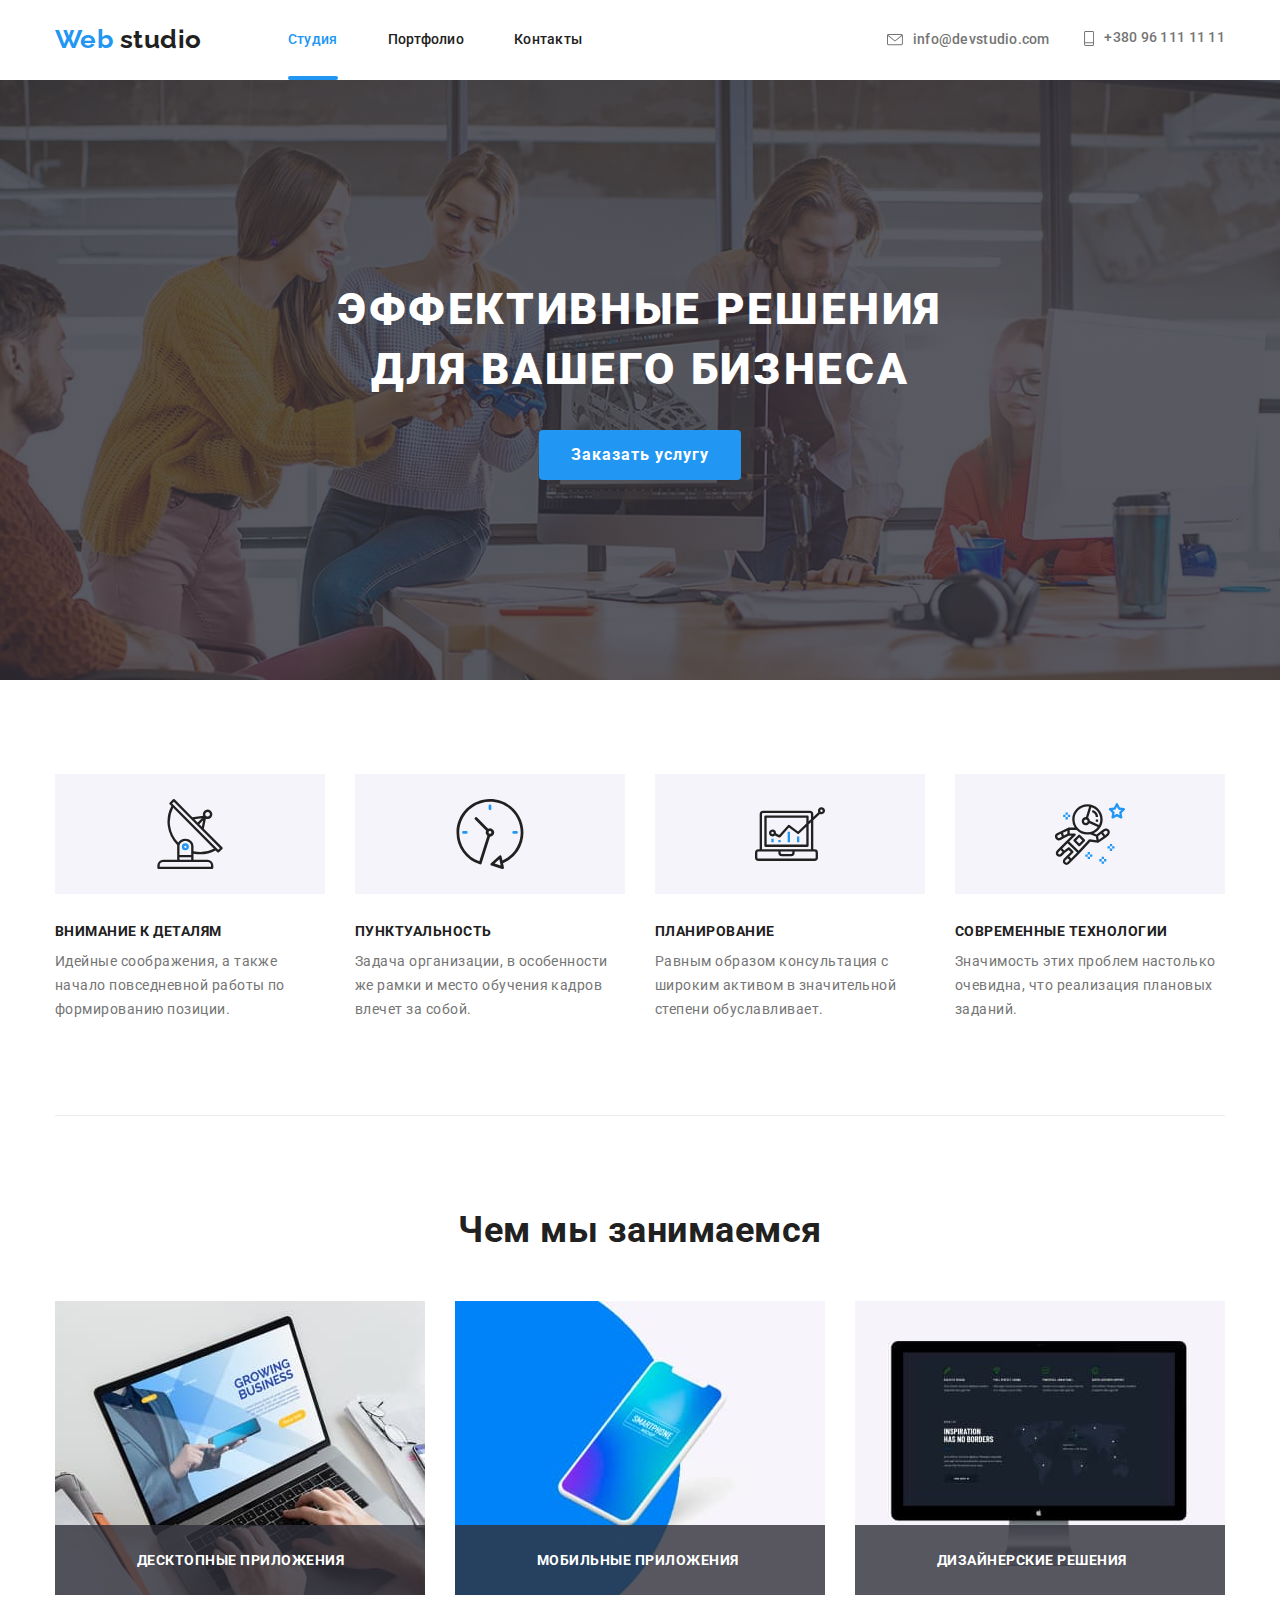
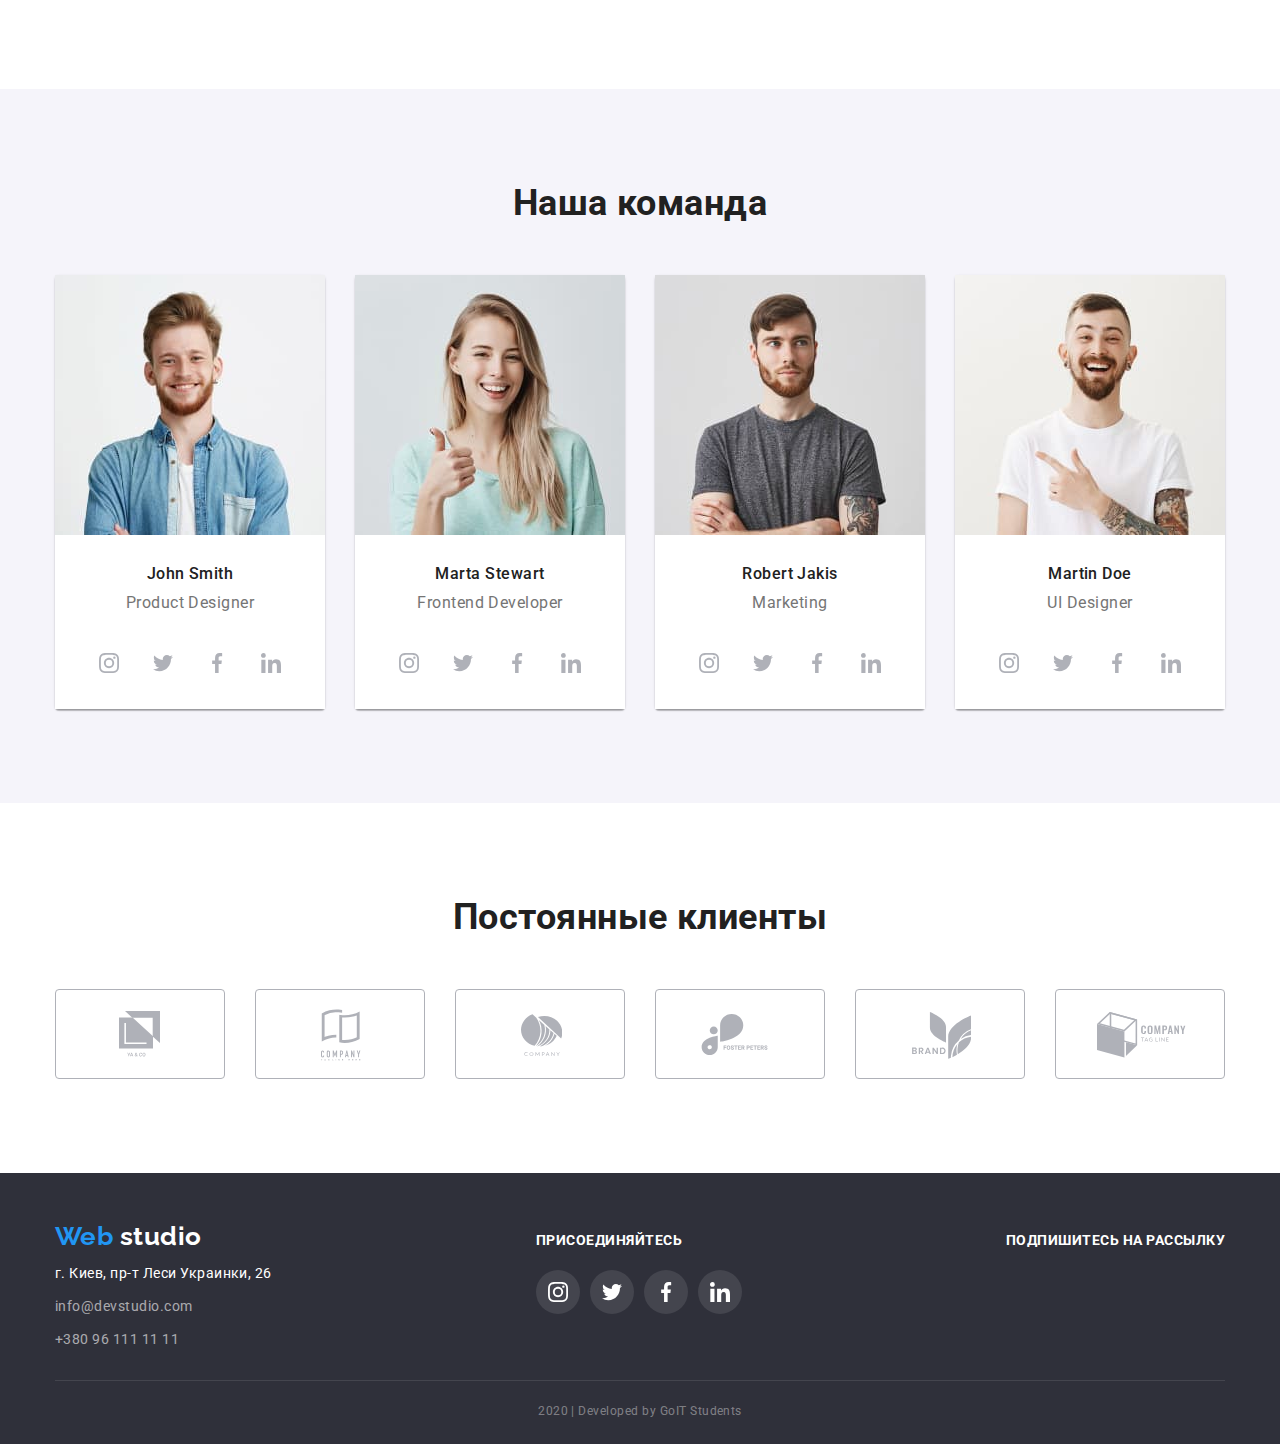
==== index.html @ 385d5682 "Добавлены исходные файлы" ====
<!DOCTYPE html>
<html lang="ru">
  <head>
    <meta charset="UTF-8" />
    <meta name="viewport" content="width=device-width, initial-scale=1.0" />
    <title>Web studio</title>
    <link
      href="https://fonts.googleapis.com/css2?family=Raleway:wght@700&family=Roboto:wght@400;500;700;900&display=swap"
      rel="stylesheet"
    />
    <link
      rel="stylesheet"
      href="https://cdnjs.cloudflare.com/ajax/libs/modern-normalize/0.6.0/modern-normalize.min.css"
    />
    <link rel="stylesheet" href="./css/styles.css" />
  </head>
  <body>
    <header>
      <div class="container for-nav">
        <nav class="main-nav">
          <a href="./index.html" class="logo"
            ><span class="logo-part">Web</span> studio</a
          >
          <ul class="site-nav list">
            <li class="item">
              <a href="./index.html" class="link current">Студия</a>
            </li>
            <li class="item">
              <a href="./portfolio.html" class="link">Портфолио</a>
            </li>
            <li class="item">
              <a href="" class="link">Контакты</a>
            </li>
          </ul>
        </nav>

        <div class="nav-contacts">
          <address>
            <a href="mailto:info@devstudio.com" class="address-text">
              <svg width="16" height="12" class="contacts-icon">
                <use href="./images/symbol-defs.svg#envelope"></use>
              </svg>
              info@devstudio.com</a
            >
            <a href="tel:+380961111111" class="address-text">
              <svg width="10" height="15" class="contacts-icon">
                <use href="./images/symbol-defs.svg#phone"></use>
              </svg>
              +380 96 111 11 11</a
            >
          </address>
        </div>
      </div>
    </header>
    <main>
      <!-- Герой -->
      <section class="hero">
        <h1 class="hero-title">
          Эффективные решения <br />
          для вашего бизнеса
        </h1>
        <a href="" class="hero-service">Заказать услугу</a>
      </section>

      <!-- Преимущества -->
      <section class="section adv">
        <div class="container">
          <!-- <h2 class="section-title">Наши преимущества</h2> -->
          <ul class="list advantages">
            <li class="adv-item">
              <div class="picture-block">
                <svg class="adv-icon" width="70" height="70px">
                  <use href="./images/symbol-defs.svg#antenna1"></use>
                </svg>
              </div>
              <h3 class="advantages-list">Внимание к деталям</h3>
              <p class="advantages-text">
                Идейные соображения, а также начало повседневной работы по
                формированию позиции.
              </p>
            </li>

            <li class="adv-item">
              <div class="picture-block">
                <svg class="adv-icon" width="70" height="70px">
                  <use href="./images/symbol-defs.svg#clock1"></use>
                </svg>
              </div>
              <h3 class="advantages-list">Пунктуальность</h3>
              <p class="advantages-text">
                Задача организации, в особенности же рамки и место обучения
                кадров влечет за собой.
              </p>
            </li>

            <li class="adv-item">
              <div class="picture-block">
                <svg class="adv-icon" width="70" height="70px">
                  <use href="./images/symbol-defs.svg#diagram1"></use>
                </svg>
              </div>
              <h3 class="advantages-list">Планирование</h3>
              <p class="advantages-text">
                Равным образом консультация с широким активом в значительной
                степени обуславливает.
              </p>
            </li>

            <li class="adv-item">
              <div class="picture-block">
                <svg class="adv-icon" width="70" height="70px">
                  <use href="./images/symbol-defs.svg#astronaut1"></use>
                </svg>
              </div>
              <h3 class="advantages-list">Современные технологии</h3>
              <p class="advantages-text">
                Значимость этих проблем настолько очевидна, что реализация
                плановых заданий.
              </p>
            </li>
          </ul>
        </div>
      </section>

      <!-- Наши продукты -->
      <section class="section sale">
        <div class="container">
          <h2 class="section-title">Чем мы занимаемся</h2>
          <ul class="list products">
            <li class="product-item">
              <img src="./images/laptop2.jpg" alt="typing-on-laptop" />
              <div class="product-thumb">
                <h3 class="product-text">Десктопные приложения</h3>
              </div>
            </li>

            <li class="product-item">
              <img src="./images/smartphone.jpg" alt="smartphone" />
              <div class="product-thumb">
                <h3 class="product-text">Мобильные приложения</h3>
              </div>
            </li>

            <li class="product-item">
              <img src="./images/desktop.jpg" alt="desktop" />
              <div class="product-thumb">
                <h3 class="product-text">Дизайнерские решения</h3>
              </div>
            </li>
          </ul>
        </div>
      </section>

      <!-- Наша команда -->
      <section class="section team">
        <div class="container">
          <h2 class="section-title">Наша команда</h2>
          <ul class="list members">
            <li class="team-item">
              <img src="./images/john.jpg" alt="John Smith" width="280" />
              <div class="team-thumb">
                <h3 class="team-member">John Smith</h3>
                <p class="job-type">Product Designer</p>
                <ul class="social-links list">
                  <li class="social-item">
                    <a href="" aria-label="instagram" class="social-item__link">
                      <svg width="20" height="20" class="social-icon">
                        <use href="./images/symbol-defs.svg#instagram"></use>
                      </svg>
                    </a>
                  </li>
                  <li class="social-item">
                    <a href="" aria-label="twitter" class="social-item__link">
                      <svg width="20" height="20" class="social-icon">
                        <use href="./images/symbol-defs.svg#twitter"></use>
                      </svg>
                    </a>
                  </li>
                  <li class="social-item">
                    <a href="" aria-label="facebook" class="social-item__link">
                      <svg width="20" height="20" class="social-icon">
                        <use href="./images/symbol-defs.svg#facebook"></use>
                      </svg>
                    </a>
                  </li>
                  <li class="social-item">
                    <a href="" aria-label="linkedin" class="social-item__link">
                      <svg width="20" height="20" class="social-icon">
                        <use href="./images/symbol-defs.svg#linkedin"></use>
                      </svg>
                    </a>
                  </li>
                </ul>
              </div>
            </li>

            <li class="team-item">
              <img src="./images/marta.jpg" alt="Marta Stewart" width="280" />
              <div class="team-thumb">
              <h3 class="team-member">Marta Stewart</h3>
              <p class="job-type">Frontend Developer</p>
              <ul class="social-links list">
                <li class="social-item">
                  <a href="" aria-label="instagram" class="social-item__link">
                    <svg width="20" height="20" class="social-icon">
                      <use href="./images/symbol-defs.svg#instagram"></use>
                    </svg>
                  </a>
                </li>
                <li class="social-item">
                  <a href="" aria-label="twitter" class="social-item__link">
                    <svg width="20" height="20" class="social-icon">
                      <use href="./images/symbol-defs.svg#twitter"></use>
                    </svg>
                  </a>
                </li>
                <li class="social-item">
                  <a href="" aria-label="facebook" class="social-item__link">
                    <svg width="20" height="20" class="social-icon">
                      <use href="./images/symbol-defs.svg#facebook"></use>
                    </svg>
                  </a>
                </li>
                <li class="social-item">
                  <a href="" aria-label="linkedin" class="social-item__link">
                    <svg width="20" height="20" class="social-icon">
                      <use href="./images/symbol-defs.svg#linkedin"></use>
                    </svg>
                  </a>
                </li>
              </ul>
              </div>
            </li>

            <li class="team-item">
              <img src="./images/robert.jpg" alt="Robert Jakis" width="280" />
              <div class="team-thumb">
              <h3 class="team-member">Robert Jakis</h3>
              <p class="job-type">Marketing</p>
              <ul class="social-links list">
                <li class="social-item">
                  <a href="" aria-label="instagram" class="social-item__link">
                    <svg width="20" height="20" class="social-icon">
                      <use href="./images/symbol-defs.svg#instagram"></use>
                    </svg>
                  </a>
                </li>
                <li class="social-item">
                  <a href="" aria-label="twitter" class="social-item__link">
                    <svg width="20" height="20" class="social-icon">
                      <use href="./images/symbol-defs.svg#twitter"></use>
                    </svg>
                  </a>
                </li>
                <li class="social-item">
                  <a href="" aria-label="facebook" class="social-item__link">
                    <svg width="20" height="20" class="social-icon">
                      <use href="./images/symbol-defs.svg#facebook"></use>
                    </svg>
                  </a>
                </li>
                <li class="social-item">
                  <a href="" aria-label="linkedin" class="social-item__link">
                    <svg width="20" height="20" class="social-icon">
                      <use href="./images/symbol-defs.svg#linkedin"></use>
                    </svg>
                  </a>
                </li>
              </ul>
              </div>
            </li>

            <li class="team-item">
              <img src="./images/martin.jpg" alt="Martin Doe" width="280" />
              <div class="team-thumb">
              <h3 class="team-member">Martin Doe</h3>
              <p class="job-type">UI Designer</p>
              <ul class="social-links list">
                <li class="social-item">
                  <a href="" aria-label="instagram" class="social-item__link">
                    <svg width="20" height="20" class="social-icon">
                      <use href="./images/symbol-defs.svg#instagram"></use>
                    </svg>
                  </a>
                </li>
                <li class="social-item">
                  <a href="" aria-label="twitter" class="social-item__link">
                    <svg width="20" height="20" class="social-icon">
                      <use href="./images/symbol-defs.svg#twitter"></use>
                    </svg>
                  </a>
                </li>
                <li class="social-item">
                  <a href="" aria-label="facebook" class="social-item__link">
                    <svg width="20" height="20" class="social-icon">
                      <use href="./images/symbol-defs.svg#facebook"></use>
                    </svg>
                  </a>
                </li>
                <li class="social-item">
                  <a href="" aria-label="linkedin" class="social-item__link">
                    <svg width="20" height="20" class="social-icon">
                      <use href="./images/symbol-defs.svg#linkedin"></use>
                    </svg>
                  </a>
                </li>
              </ul>
            </li>
          </ul>
          </div>
        </div>
      </section>

      <!-- Постоянные клиенты -->
      <section class="section clients">
        <div class="container">
          <h2 class="section-title">Постоянные клиенты</h2>
          <ul class="list permanent">
            <li class="client-item">
              <a href="" class="client-link">
                <svg width="45" height="50px" class="client-icon one">
                  <use href="./images/symbol-defs.svg#logo1"></use>
                </svg>
              </a>
            </li>

            <li class="client-item">
              <a href="" class="client-link">
                <svg width="40" height="52px" class="client-icon two">
                  <use href="./images/symbol-defs.svg#logo2"></use>
                </svg>
              </a>
            </li>

            <li class="client-item">
              <a href="" class="client-link">
                <svg width="41" height="43px" class="client-icon three">
                  <use href="./images/symbol-defs.svg#logo3"></use>
                </svg>
              </a>
            </li>

            <li class="client-item">
              <a href="" class="client-link">
                <svg width="80" height="42px" class="client-icon four">
                  <use href="./images/symbol-defs.svg#logo4"></use>
                </svg>
              </a>
            </li>

            <li class="client-item">
              <a href="" class="client-link">
                <svg width="59" height="47px" class="client-icon five">
                  <use href="./images/symbol-defs.svg#logo5"></use>
                </svg>
              </a>
            </li>

            <li class="client-item">
              <a href="" class="client-link">
                <svg width="89" height="46px" class="client-icon six">
                  <use href="./images/symbol-defs.svg#logo6"></use>
                </svg>
              </a>
            </li>
          </ul>
        </div>
      </section>
    </main>

    <!-- Футер -->
    <footer class="footer">
      <div class="container">
        <div class="last">
          <div class="first-footer">
            <a href="./index.html" class="logo lower"
              ><span class="logo-part">Web</span
              ><span class="logo-studio"> studio</span>
            </a>
            <address>
              <p class="address-street">г. Киев, пр-т Леси Украинки, 26</p>

              <a href="mailto:info@devstudio.com" class="address-footer mail">
                info@devstudio.com</a
              >
              <br />
              <a href="tel:+380961111111" class="address-footer">
                +380 96 111 11 11</a
              >
            </address>
          </div>
          <div class="second-footer">
            <p class="join">Присоединяйтесь</p>
            <ul class="list footer-links">
              <li class="join-item">
                <a href="" aria-label="instagram" class="join-item__link down">
                  <svg width="20" height="20" class="join-icon">
                    <use href="./images/symbol-defs.svg#instagram"></use>
                  </svg>
                </a>
              </li>
              <li class="join-item">
                <a href="" aria-label="twitter" class="join-item__link">
                  <svg width="20" height="20" class="join-icon">
                    <use href="./images/symbol-defs.svg#twitter"></use>
                  </svg>
                </a>
              </li>
              <li class="join-item">
                <a href="" aria-label="facebook" class="join-item__link">
                  <svg width="20" height="20" class="join-icon">
                    <use href="./images/symbol-defs.svg#facebook"></use>
                  </svg>
                </a>
              </li>
              <li class="join-item">
                <a href="" aria-label="linkedin" class="join-item__link">
                  <svg width="20" height="20" class="join-icon">
                    <use href="./images/symbol-defs.svg#linkedin"></use>
                  </svg>
                </a>
              </li>
            </ul>
          </div>
          <div class="third-footer">
            <p class="join">Подпишитесь на рассылку</p>
          </div>
        </div>
        <p class="developers">2020 | Developed by GoIT Students</p>
      </div>
    </footer>
  </body>
</html>
---- css/styles.css ----
/* styles for index.html */

:root {
  --primary-text-color: #757575;
  --title-text-color: #212121;
  --accent-color: #2196f3;
}

body {
  background-color: #ffffff;
  color: var(--primary-text-color);
  font-family: Roboto, sans-serif;
  letter-spacing: 0.03em;
}

img {
  display: block;
  max-width: 100%;
  height: auto;
}

.container {
  width: 1200px;
  margin: 0 auto;
  padding-left: 15px;
  padding-right: 15px;
}

.list {
  list-style: none;
  padding: 0px;
  margin: 0px;
}

.logo {
  margin-right: 86px;
  color: var(--title-text-color);
  text-decoration: none;
  font-family: Raleway, sans-serif;
  font-weight: 700;
  font-size: 26px;
  line-height: 1.2;
}

.logo-part {
  color: var(--accent-color);
}

.logo-studio {
  color: #ffffff;
}

/* site navigation */

.main-nav {
  display: flex;
  align-items: center;
}

.site-nav {
  display: flex;
}

.container.for-nav {
  display: flex;
  align-items: center;
}

.contacts-icon {
  margin-right: 10px;
  fill: currentColor;
}

.address-text:hover,
.address-text:focus {
  color: var(--accent-color);
}

.site-nav .link {
  display: block;
  position: relative;
  padding-top: 32px;
  padding-bottom: 32px;

  color: var(--title-text-color);
  text-decoration: none;
  font-weight: 500;
  font-size: 14px;
  line-height: 1.14;
  letter-spacing: 0.02em;

  transition: 250ms cubic-bezier(0.4, 0, 0.2, 1);
}

.link.current::after {
  content: '';
  position: absolute;
  bottom: 0;
  left: 0;
  width: 100%;
  height: 4px;
  border-radius: 2px;
  background-color: var(--accent-color);
}

.site-nav .item + .item {
  margin-left: 50px;
}

.site-nav .list {
  padding-left: 0px;
}

.site-nav .link:hover,
.site-nav .link:focus {
  color: var(--accent-color);
}

.site-nav .link.current {
  color: var(--accent-color);
}

.nav-contacts {
  margin-left: auto;
  display: flex;
}

.address-text:not(:last-child) {
  margin-right: 30px;
}

.address-text {
  display: inline-flex;
  align-items: center;
  color: var(--primary-text-color);
  text-decoration: none;
  font-weight: 500;
  font-size: 14px;
  font-style: normal;
  line-height: 1.14;
  letter-spacing: 0.02em;

  transition: 250ms cubic-bezier(0.4, 0, 0.2, 1);
}

/* hero */
.hero {
  max-width: 1600px;
  height: 600px;
  margin-left: auto;
  margin-right: auto;
  color: #ffffff;
  text-align: center;
  background-image: linear-gradient(
      to right,
      rgba(47, 48, 58, 0.8),
      rgba(47, 48, 58, 0.8)
    ),
    url(../images/hero.jpg);
  background-position: center;
  background-repeat: no-repeat;
  background-size: cover;
  background-color: #000000;
}

.hero .hero-title {
  margin-top: 0px;
  margin-bottom: 30px;
  padding-top: 200px;
  font-weight: 900;
  font-size: 44px;
  line-height: 1.36;
  letter-spacing: 0.06em;
  text-transform: uppercase;
}

.hero .hero-service {
  display: inline-block;
  padding: 10px 32px;
  min-width: 200px;

  color: #ffffff;
  background-color: var(--accent-color);
  border-radius: 4px;
  text-decoration: none;
  font-weight: 700;
  font-size: 16px;
  line-height: 1.87;
  letter-spacing: 0.06em;
}

/* main content  */

.section-title {
  margin-top: 0px;
  margin-bottom: 50px;
  color: var(--title-text-color);
  font-size: 36px;
  line-height: 1.16;
  text-align: center;
}

.section {
  padding-top: 94px;
}

.section.adv {
  padding-bottom: 94px;
  position: relative;
}

.section.adv::after {
  content: '';
  position: absolute;
  bottom: 0;
  left: 0;
  right: 0;
  background-color: #ececec;
  width: 1170px;
  height: 1px;
  margin: 0 auto;
}

.list.advantages {
  display: flex;
}

.adv-item {
  width: calc((100% - 90px) / 3);
}

.adv-item:not(:last-child) {
  margin-right: 30px;
}

.picture-block {
  background-color: #f5f4fa;
  height: 120px;
}

.adv-icon {
  margin: 25px 100px;
}

.advantages .advantages-list {
  margin-top: 30px;
  margin-bottom: 10px;
  color: var(--title-text-color);
  font-size: 14px;
  line-height: 1.14;
  text-transform: uppercase;
}

.advantages-text {
  margin-top: 0px;
  margin-bottom: 0px;
  font-size: 14px;
  line-height: 1.71;
}

.list.products {
  display: flex;
}

.product-item {
  position: relative;
  width: calc((100% - 60px) / 2);
}

.product-item:not(:last-child) {
  margin-right: 30px;
}

.product-text {
  margin-top: 0px;
  margin-bottom: 0px;
  color: #ffffff;
  font-size: 14px;
  line-height: 1.14;
  text-transform: uppercase;
}

.product-thumb {
  position: absolute;
  bottom: 0;
  left: 0;
  transform: translate(82px, -27px);
}

.product-item::before {
  content: '';
  position: absolute;
  bottom: 0;
  width: 100%;
  height: 70px;
  background-color: rgba(47, 48, 58, 0.8);
}

.section.sale {
  padding-bottom: 94px;
}

.section.team {
  padding-bottom: 94px;
  background-color: #f5f4fa;
  text-align: center;
}

.list.members {
  display: flex;
}

.team-item {
  width: calc((100% - 90px) / 3);
  box-shadow: 0px 2px 1px rgba(0, 0, 0, 0.2), 0px 1px 1px rgba(0, 0, 0, 0.14),
    0px 1px 3px rgba(0, 0, 0, 0.12);
  border-radius: 4px;
}

.team-item:not(:last-child) {
  margin-right: 30px;
}

.section .team-member {
  padding-top: 30px;
  margin-top: 0px;
  margin-bottom: 10px;
  color: var(--title-text-color);
  font-weight: 500;
  font-size: 16px;
  line-height: 1.18;
}

.team-thumb {
  background-color: #fff;
}

.job-type {
  margin-top: 0px;
  margin-bottom: 28px;
  font-size: 16px;
  line-height: 1.18;
}

.social-links {
  display: flex;
  justify-content: space-between;
  padding-left: 32px;
  padding-right: 32px;
  padding-bottom: 24px;
}

.social-item__link {
  display: block;
  width: 44px;
  height: 44px;
  color: #afb1b8;
  border-radius: 50%;
  transition: background-color 250ms cubic-bezier(0.4, 0, 0.2, 1),
    color 250ms cubic-bezier(0.4, 0, 0.2, 1);
}

.social-item__link:hover,
.social-item__link:focus {
  background-color: var(--accent-color);
  color: #ffffff;
}

.social-icon {
  fill: currentColor;
  margin: 12px;
}

.section.clients {
  padding-bottom: 94px;
}

.list.permanent {
  display: flex;
  justify-content: center;
}

.client-item {
  width: calc((100% - 150px) / 6);
}

.client-link {
  display: block;
  width: 170px;
  height: 90px;
  border: 1px solid #afb1b8;
  border-radius: 4px;
  color: #afb1b8;
  transition: color 250ms cubic-bezier(0.4, 0, 0.2, 1),
    border 250ms cubic-bezier(0.4, 0, 0.2, 1);
}

.client-link:hover,
.client-link:focus {
  color: var(--accent-color);
  border: 1px solid var(--accent-color);
}

.client-icon {
  fill: currentColor;
}

.one {
  margin: 20px 63px;
}

.two {
  margin: 19px 65px;
}

.three {
  margin: 24px 65px;
}

.four {
  margin: 24px 45px;
}

.five {
  margin: 22px 56px;
}

.six {
  margin: 22px 41px;
}

.client-item:not(:last-child) {
  margin-right: 30px;
}

/* footer */

.footer {
  background-color: #2f303a;
  /* padding-top: 48px; */
}

.last {
  padding-top: 48px;
  display: flex;
  align-items: baseline;
  justify-content: space-between;
}
.list.footer-links {
  display: flex;
  justify-content: space-between;
}

.join-item__link {
  display: block;
  width: 44px;
  height: 44px;
  color: #ffffff;
  background-color: rgba(255, 255, 255, 0.1);
  border-radius: 50%;
  transition: background-color 250ms cubic-bezier(0.4, 0, 0.2, 1);
}

.join-item__link:hover,
.join-item__link:focus {
  background-color: var(--accent-color);
}

.join-icon {
  fill: currentColor;
  margin: 12px;
}

.join-item:not(:last-child) {
  margin-right: 10px;
}

.logo.lower {
  display: block;
  margin-bottom: 10px;
  margin-right: 0px;
}

.first-footer {
  margin-bottom: 28px;
}

.address-footer {
  display: inline-block;
  color: rgba(255, 255, 255, 0.6);
  font-size: 14px;
  font-style: normal;
  line-height: 1.71;
  text-decoration: none;
}

.address-footer.mail {
  margin-bottom: 9px;
}

.address-street {
  margin-top: 0px;
  margin-bottom: 9px;
  color: #ffffff;
  font-size: 14px;
  font-style: normal;
  line-height: 1.71;
}

.join {
  margin-bottom: 21px;
  margin-top: 0px;
  color: #ffffff;
  font-size: 14px;
  font-weight: 700;
  line-height: 1.14;
  text-transform: uppercase;
}

.developers {
  padding-bottom: 21px;
  padding-top: 18px;
  margin-bottom: 0px;
  margin-top: 0px;
  border-top: 1px solid rgba(255, 255, 255, 0.1);
  color: rgba(255, 255, 255, 0.4);
  font-size: 12px;
  line-height: 2;
  text-align: center;
}
/* styles for portfolio.html */

.section-filter {
  padding-top: 93px;
}

.button {
  /* display: inline-block; */
  padding: 6px 22px;
  border: 2px solid transparent;
  border-radius: 4px;
  font-weight: 500;
  font-size: 16px;
  line-height: 1.62;
  background-color: #f5f4fa;
  color: var(--title-text-color);
  transition: 250ms cubic-bezier(0.4, 0, 0.2, 1);
}

.button:hover,
.button:focus {
  background-color: var(--accent-color);
  outline: none;
}

.projects {
  padding-top: 50px;
  padding-bottom: 94px;
}

.projects a {
  text-decoration: none;
}

.flex-thumb {
  position: relative;
  overflow: hidden;
}

.flex-thumb::before {
  content: '';
  opacity: 0;
  position: absolute;
  width: 100%;
  height: 100%;
  background-color: rgba(33, 150, 243, 0.9);
  transform: translateY(100%);
  transition: 250ms cubic-bezier(0.4, 0, 0.2, 1);
}

.projects .projects-text {
  opacity: 0;
  position: absolute;
  top: 0px;
  left: 0px;
  margin: 63px 24px;
  font-size: 18px;
  line-height: 1.55;
  color: #ffffff;
  transform: translateY(100%);
  transition: 250ms cubic-bezier(0.4, 0, 0.2, 1);
}

.flex-item:hover .flex-thumb::before,
.flex-item:focus .flex-thumb::before,
.flex-item:focus .projects-text,
.flex-item:hover .projects-text {
  transform: translateY(0);
  opacity: 1;
}

.projects .projects-title {
  margin-top: 0px;
  margin-bottom: 0px;
  margin-right: 0px;
  font-size: 18px;
  line-height: 2;
  letter-spacing: 0.06em;
  color: var(--title-text-color);
}

.projects .projects-type {
  margin-right: 0px;
  margin-top: 4px;
  margin-bottom: 0px;
  font-size: 16px;
  line-height: 1.87;
  color: var(--primary-text-color);
}

.list.filter {
  display: flex;
  justify-content: center;
}

.filter-item + .filter-item {
  margin-left: 8px;
}

.list.flex {
  display: flex;
  flex-wrap: wrap;
}

.flex-link {
  display: block;
}

.flex-item {
  width: calc((100% - 60px) / 3);
  margin-right: 30px;
  margin-bottom: 30px;
  border-top-left-radius: 5px;
  border-top-right-radius: 5px;
  overflow: hidden;
  transition: 250ms cubic-bezier(0.4, 0, 0.2, 1);
}

.flex-item:hover,
.flex-item:focus {
  box-shadow: 1px 4px 6px rgba(0, 0, 0, 0.16), 0px 4px 4px rgba(0, 0, 0, 0.06),
    0px 1px 1px rgba(0, 0, 0, 0.12);
}

.flex-item:nth-child(3n) {
  margin-right: 0px;
}

.flex-item:nth-last-child(-n + 3) {
  margin-bottom: 0px;
}

.flex-content {
  padding-left: 24px;
  padding-right: 24px;
  padding-top: 20px;
  padding-bottom: 20px;
  border: 1px solid #eeeeee;
  border-bottom-left-radius: 5px;
  border-bottom-right-radius: 5px;
}

.flex-image {
  display: block;
}
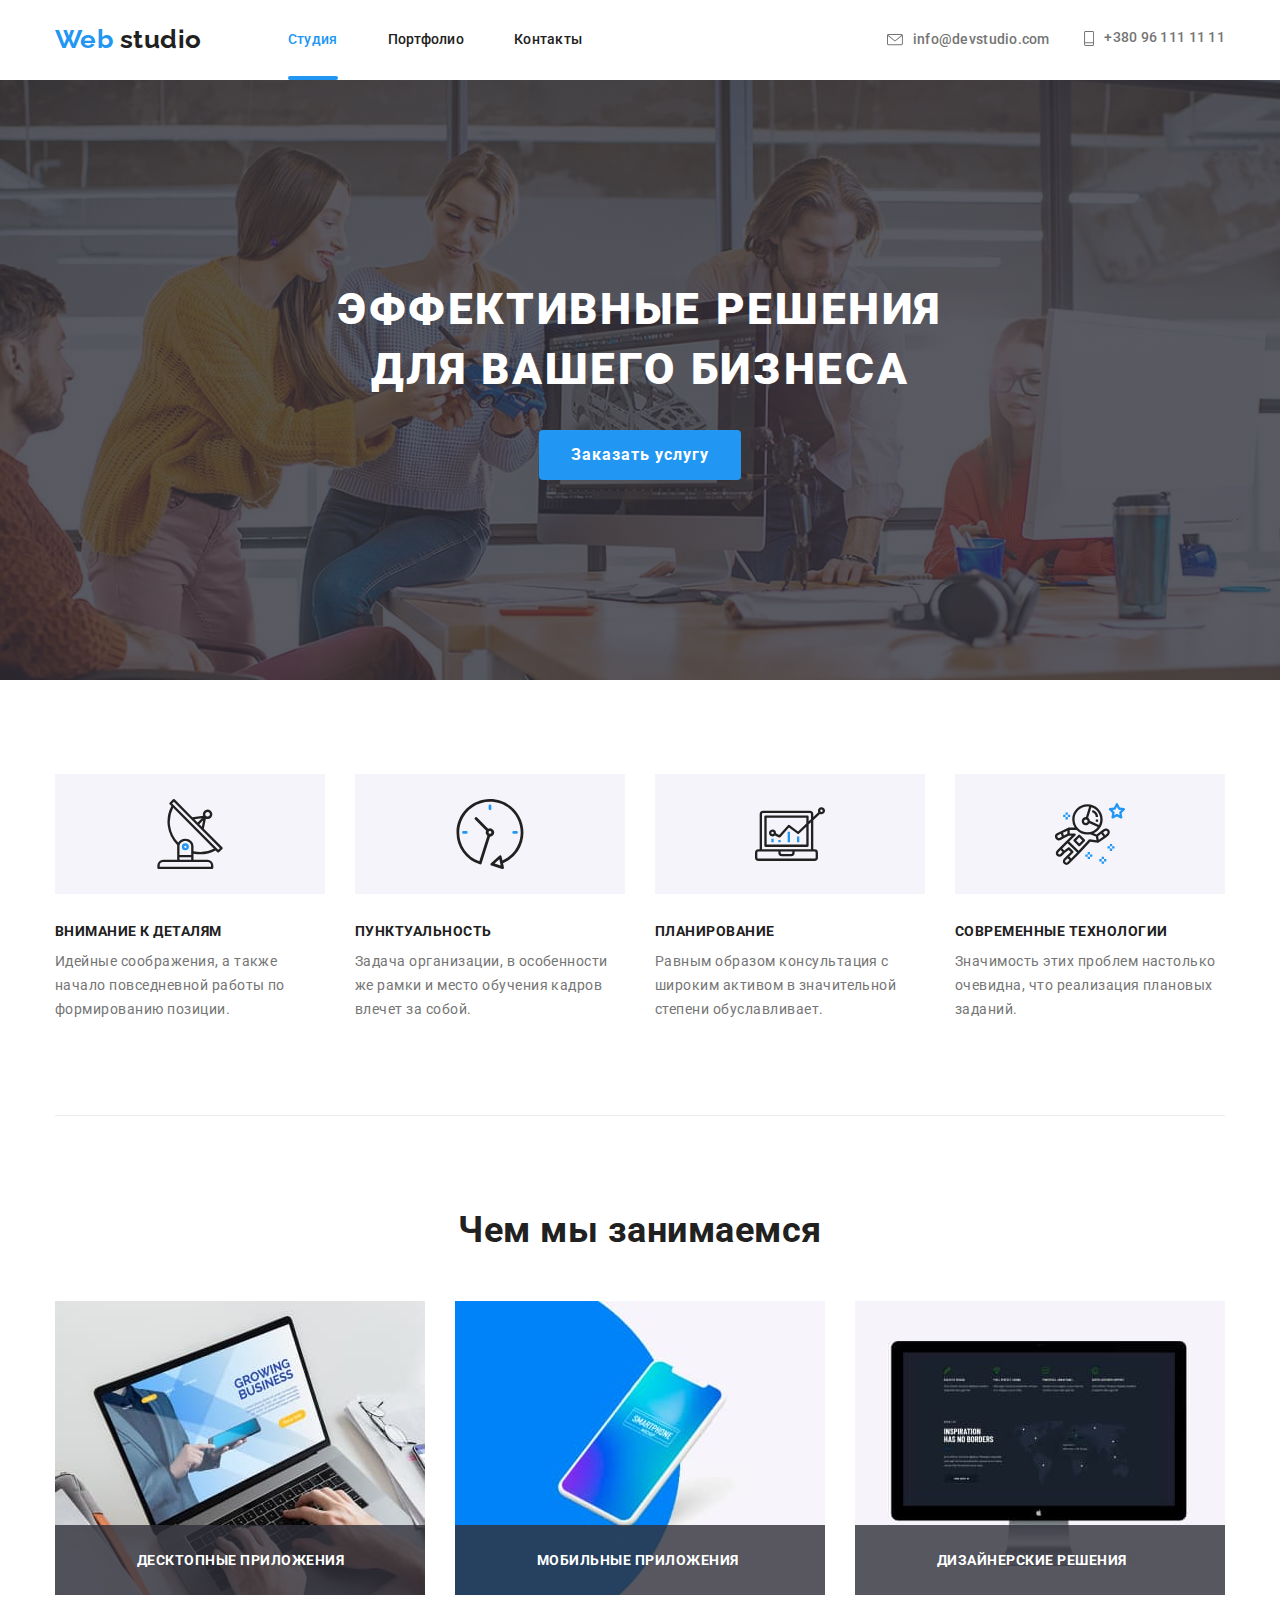
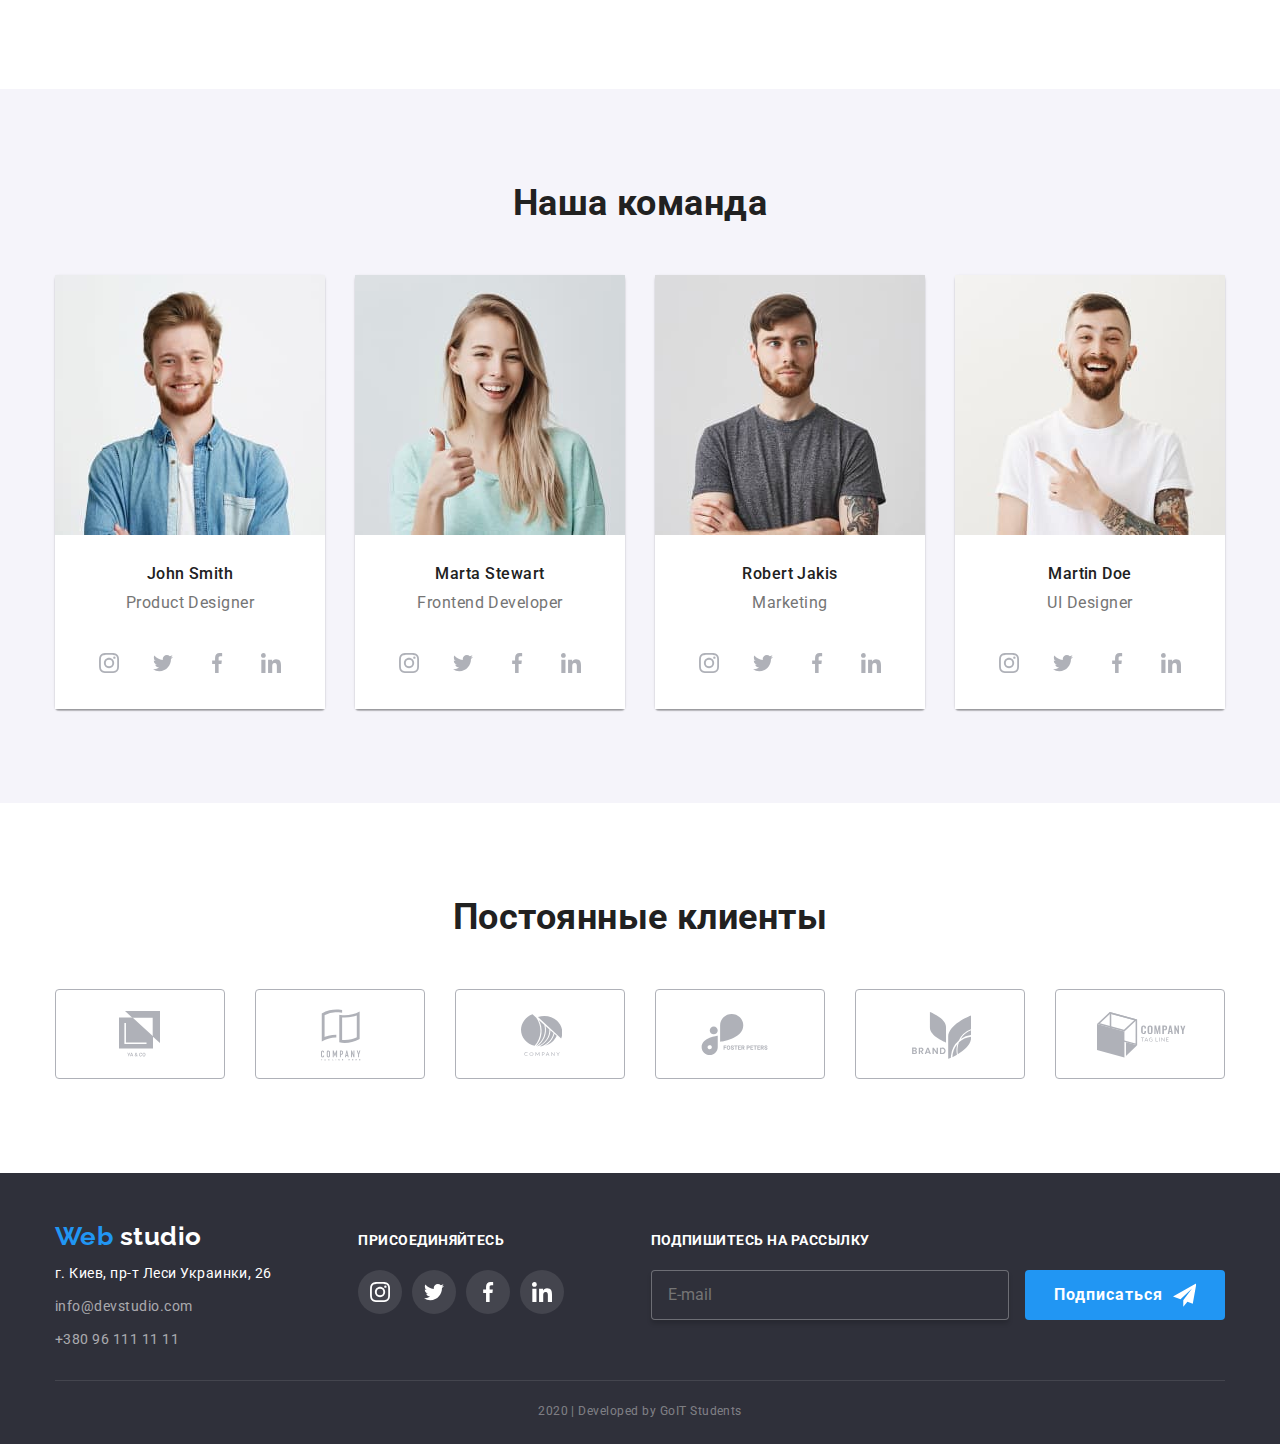
==== commit 30e5ae18: "Добавлена разметка форм" ====
--- a/index.html
+++ b/index.html
@@ -59,7 +59,7 @@
           Эффективные решения <br />
           для вашего бизнеса
         </h1>
-        <a href="" class="hero-service">Заказать услугу</a>
+        <button class="hero-service" data-modal-open>Заказать услугу</button>
       </section>
 
       <!-- Преимущества -->
@@ -424,10 +424,79 @@
           </div>
           <div class="third-footer">
             <p class="join">Подпишитесь на рассылку</p>
+            <form>
+              <input type="email" name="mailing" placeholder="E-mail" class="mailing-input">
+              <button type="submit" class="mailing-button">Подписаться
+                 <svg width="24" height="24" class="mailing-icon">
+                   <use href="./images/symbol-defs.svg#plane"></use>
+                 </svg>  
+              </button>
+            </form>
           </div>
         </div>
         <p class="developers">2020 | Developed by GoIT Students</p>
       </div>
     </footer>
+
+    <!-- modal-form -->
+
+    <div class="backdrop is-hidden" data-modal>
+      <div class="modal">
+        <form class="form" autocomplete="off">
+          <b class="form-title">Оставьте свои данные, мы вам перезвоним</b>
+         <div class="form-label">
+            
+              <input class="form-input" type="text" name="name" id="name" placeholder=" ">
+              <label for="name" class="label">
+                
+                Имя </label>
+                <svg class="form-icon" width="18" height="18">
+                  <use href="./images/symbol-defs.svg#person"></use>
+                </svg>
+            </div>
+          <div class="form-label">
+            
+              <input class="form-input" type="tel" name="tel" id="tel" placeholder=" ">
+              <label for="tel" class="label">
+                
+                Телефон
+              </label>
+              <svg class="form-icon" width="18" height="18">
+                <use href="./images/symbol-defs.svg#phone-form"></use>
+              </svg>
+            
+          </div>
+          <div class="form-label">
+            
+              <input class="form-input" type="email" name="mail" id="mail" placeholder=" ">
+              <label for="mail" class="label">
+                
+                Почта</label>
+                <svg class="form-icon" width="18" height="18">
+                  <use href="./images/symbol-defs.svg#mail-env"></use>
+                </svg>
+            
+          </div>
+          <div class="form-comment">
+            <textarea class="comment" name="comment" id="comment" placeholder=" "></textarea>
+            <label class="comment-label" for="comment">Комментарий
+            </label> 
+            
+          </div>
+          <label class="checkbox-label">
+          <input class="checkbox" type="checkbox" name="agreement"> 
+          <span class="checkbox-icon"></span>
+          Соглашаюсь с рассылкой и принимаю &nbsp;<a href="" class="checkbox-link">Условия договора</a>
+          </label>
+          <button type="submit" class="submit-button">Отправить</button>
+        </form>
+         <button class="modal-button" data-modal-close>
+          <svg width="18" height="18" class="close-icon">
+            <use href="./images/symbol-defs.svg#close-button"></use>
+          </svg>
+         </button>
+        </div>
+    </div>
+    <script src="./js/modal.js"></script>
   </body>
 </html>
--- a/css/styles.css
+++ b/css/styles.css
@@ -187,6 +187,7 @@
   font-size: 16px;
   line-height: 1.87;
   letter-spacing: 0.06em;
+  border: none;
 }
 
 /* main content  */
@@ -528,6 +529,244 @@
   line-height: 2;
   text-align: center;
 }
+
+.mailing-input {
+  padding-left: 16px;
+  width: 358px;
+  height: 50px;
+  background-color: #2f303a;
+  border: 1px solid rgba(255, 255, 255, 0.3);
+  box-shadow: 0px 4px 4px rgba(0, 0, 0, 0.15);
+  border-radius: 4px;
+  color: #ffffff;
+}
+
+.mailing-button {
+  display: inline-flex;
+  align-items: center;
+  background-color: var(--accent-color);
+  color: #ffffff;
+  border: none;
+  border-radius: 4px;
+  width: 200px;
+  height: 50px;
+  margin-left: 12px;
+  padding: 10px 29px;
+  font-size: 16px;
+  line-height: 1.87;
+  font-weight: 700;
+  letter-spacing: 0.06em;
+}
+
+.mailing-icon {
+  margin-left: 10px;
+}
+
+.backdrop {
+  position: fixed;
+  top: 0px;
+  left: 0px;
+  background-color: rgba(0, 0, 0, 0.2);
+  width: 100%;
+  height: 100%;
+  opacity: 1;
+}
+
+.backdrop.is-hidden {
+  opacity: 0;
+  pointer-events: none;
+  transition: 250ms cubic-bezier(0.4, 0, 0.2, 1);
+}
+
+.backdrop.is-hidden .modal {
+  transform: scale(0.9) translate(-50%, -50%);
+}
+
+.modal {
+  position: absolute;
+  top: 50%;
+  left: 50%;
+  transform: translate(-50%, -50%) scale(1);
+  padding: 40px;
+
+  width: 530px;
+  background-color: #fff;
+  box-shadow: 0px 2px 1px rgba(0, 0, 0, 0.2), 0px 1px 1px rgba(0, 0, 0, 0.14),
+    0px 1px 3px rgba(0, 0, 0, 0.12);
+  border-radius: 4px;
+  transition: 250ms cubic-bezier(0.4, 0, 0.2, 1);
+}
+
+.modal-button {
+  display: inline-flex;
+  justify-content: center;
+  align-items: center;
+  position: absolute;
+  top: 0px;
+  right: 0px;
+  border-radius: 50%;
+  width: 30px;
+  height: 30px;
+  background-color: #fff;
+  box-shadow: 0px 2px 1px rgba(0, 0, 0, 0.2), 0px 1px 1px rgba(0, 0, 0, 0.14),
+    0px 1px 3px rgba(0, 0, 0, 0.12);
+  border: none;
+  transform: translate(10px, -10px);
+}
+
+.close-icon:active {
+  fill: var(--accent-color);
+}
+
+.label {
+  /* display: block; */
+  position: absolute;
+  top: 50%;
+  left: 42px;
+  transform: translateY(-50%);
+  font-size: 14px;
+  color: var(--primary-text-color);
+  line-height: 1.14;
+  letter-spacing: 0.01em;
+  transition: 250ms cubic-bezier(0.4, 0, 0.2, 1);
+}
+
+.comment-label {
+  position: absolute;
+  top: 12px;
+  left: 16px;
+  transition: 250ms cubic-bezier(0.4, 0, 0.2, 1);
+}
+
+.form-comment {
+  position: relative;
+  margin-bottom: 20px;
+}
+
+.form-icon {
+  position: absolute;
+  top: 50%;
+  left: 19px;
+  transform: translateY(-50%);
+  transition: 250ms cubic-bezier(0.4, 0, 0.2, 1);
+}
+
+.form-title {
+  display: inline-block;
+  margin-bottom: 30px;
+  color: var(--title-text-color);
+  font-weight: 700;
+  font-size: 20px;
+  line-height: 1.15;
+  text-align: center;
+}
+
+.form-input {
+  width: 100%;
+  padding: 12px 42px;
+  border: 1px solid rgba(33, 33, 33, 0.2);
+  border-radius: 4px;
+}
+
+.form-input:focus {
+  outline: none;
+  border-color: var(--accent-color);
+}
+
+.form-input:focus + .label,
+.form-input:not(:placeholder-shown) + .label {
+  color: var(--accent-color);
+  transform: translate(-20px, -40px) scale(0.9);
+}
+
+.form-label {
+  position: relative;
+  margin-bottom: 28px;
+}
+
+.form-label:focus-within > .form-icon {
+  fill: var(--accent-color);
+}
+
+.comment {
+  width: 100%;
+  height: 120px;
+  resize: none;
+  border: 1px solid rgba(33, 33, 33, 0.2);
+  border-radius: 4px;
+}
+
+.comment:focus {
+  outline: none;
+  border-color: var(--accent-color);
+}
+
+.comment:focus + .comment-label,
+.comment:not(:placeholder-shown) + .comment-label {
+  color: var(--accent-color);
+  transform: translate(-15px, -30px) scale(0.9);
+}
+
+.checkbox {
+  position: absolute;
+  width: 1px;
+  height: 1px;
+  margin: -1px;
+  border: 0px;
+  padding: 0px;
+  clip: rect(0 0 0 0);
+  overflow: hidden;
+}
+
+.checkbox-link {
+  color: var(--accent-color);
+}
+
+.checkbox-label {
+  display: inline-flex;
+  align-items: center;
+  font-size: 14px;
+  line-height: 1.71;
+}
+
+.checkbox-icon {
+  display: inline-block;
+  margin-right: 10px;
+  margin-left: 10px;
+  border: 1.5px solid #000000;
+  border-radius: 2px;
+  width: 15px;
+  height: 15px;
+  transition: 250ms cubic-bezier(0.4, 0, 0.2, 1);
+}
+
+.checkbox:checked + .checkbox-icon {
+  background-color: var(--accent-color);
+  background-image: url(../images/icon-check.svg);
+  background-size: contain;
+  background-origin: border-box;
+  border: none;
+}
+
+.submit-button {
+  display: block;
+  margin-left: auto;
+  margin-right: auto;
+  margin-top: 30px;
+  min-width: 200px;
+  height: 50px;
+  padding: 10px 55px;
+  color: #ffffff;
+  background-color: var(--accent-color);
+  border: none;
+  text-align: center;
+  border-radius: 4px;
+  font-size: 16px;
+  line-height: 1.87;
+  font-weight: 700;
+  letter-spacing: 0.06em;
+}
+
 /* styles for portfolio.html */
 
 .section-filter {
